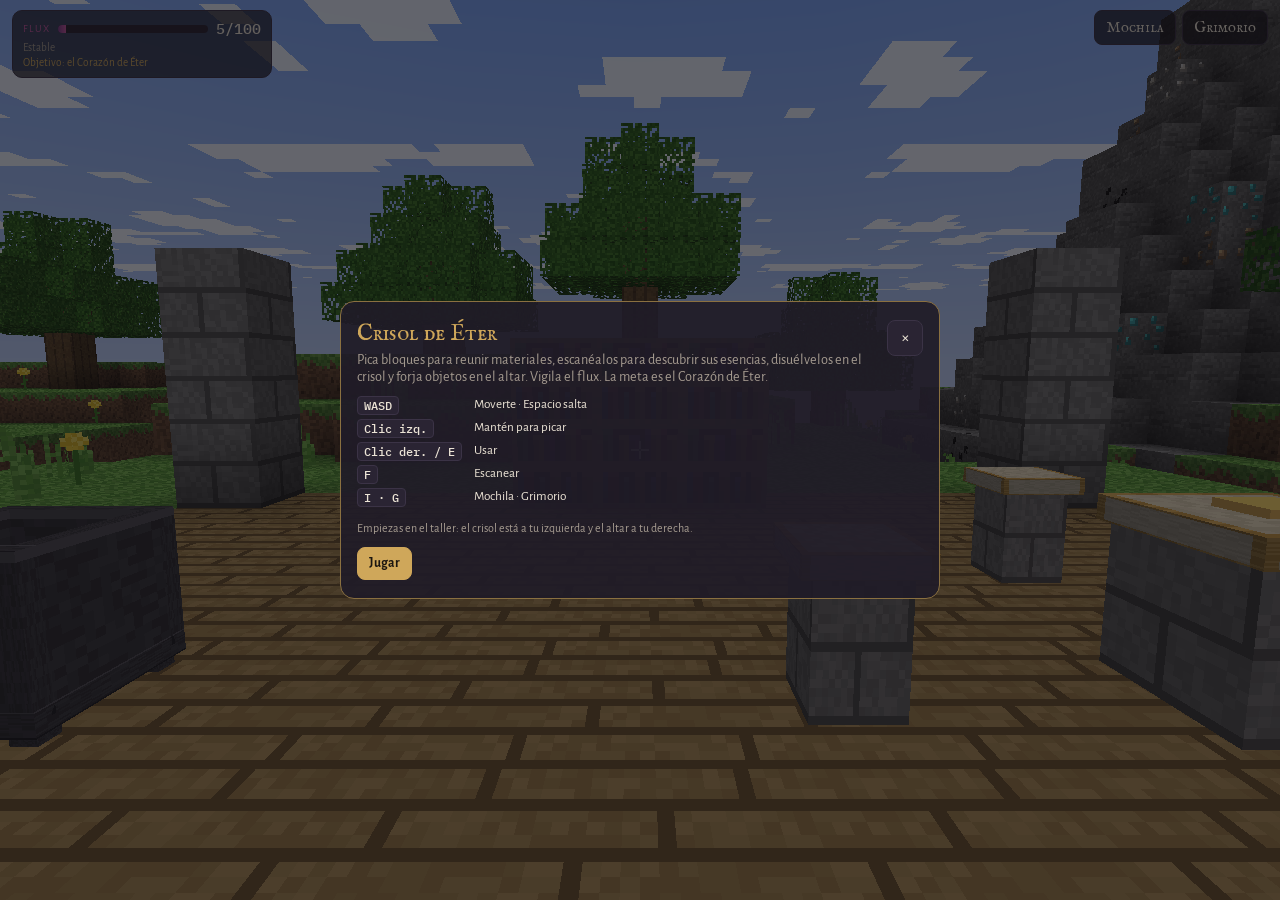
==== crisol-de-eter/index.html @ 9606637b "Crisol de Éter: funciona sin internet three.js r128 (del tag oficial) queda en js/vendor/ y las cuat" ====
<!doctype html>
<html lang="es">
<head>
<meta charset="utf-8">
<meta name="viewport" content="width=device-width, initial-scale=1, viewport-fit=cover">
<title>Crisol de Éter 3D</title>
<link rel="stylesheet" href="css/style.css">
</head>
<body>

<canvas id="c" aria-label="Mundo del Crisol de Éter"></canvas>
<div class="hud topl">
  <div class="fluxrow"><span class="lbl">Flux</span><div class="bar"><i id="fluxbar"></i></div><span id="fluxval" class="mono"></span></div>
  <div class="fstate" id="fstate"></div>
  <div class="goal" id="goal"></div>
</div>
<div class="hud topr"><button class="hbtn" data-open="mochila">Mochila</button><button class="hbtn" data-open="grimorio">Grimorio</button></div>
<div class="hud cross"></div>
<div class="hud tgt"><b id="tgtName"></b><span id="tgtHint"></span><div class="mine" id="mineWrap" hidden><i id="mineBar"></i></div></div>
<div class="hud hotbar" id="hotbar"></div>
<div class="hud picks" id="picks"></div>
<div class="hud lockhint" id="lockhint" hidden>Haz clic en el mundo para seguir jugando</div>
<div class="hud joy" id="joy"><div class="knob" id="knob"></div></div>
<div class="hud btns">
  <button class="tb" id="bScan">Escanear</button><button class="tb" id="bUse">Usar</button>
  <button class="tb" id="bJump">Saltar</button><button class="tb big" id="bMine">Picar</button>
</div>
<div class="flash" id="flash"></div>
<div class="ov" id="panel" hidden><div class="pin"><button class="x" data-act="closep" aria-label="Cerrar">×</button><div id="pbody"></div></div></div>

<script src="js/vendor/three.min.js"></script>
<script src="js/data.js"></script>
<script src="js/state.js"></script>
<script src="js/textures.js"></script>
<script src="js/world.js"></script>
<script src="js/render.js"></script>
<script src="js/player.js"></script>
<script src="js/ui.js"></script>
<script src="js/main.js"></script>
</body>
</html>
---- crisol-de-eter/css/style.css ----
/* Layout: mundo de bloques a pantalla completa; HUD fijo en las esquinas; paneles modales para mochila, crisol, altar y grimorio */
/* Tipografías locales (fonts/, licencia OFL), recortadas a caracteres latinos: el juego no necesita internet */
@font-face{font-family:"IM Fell English SC";src:url("../fonts/im-fell-english-sc.woff") format("woff");font-weight:400;font-style:normal;font-display:swap}
@font-face{font-family:"Alegreya Sans";src:url("../fonts/alegreya-sans-400.woff") format("woff");font-weight:400;font-style:normal;font-display:swap}
@font-face{font-family:"Alegreya Sans";src:url("../fonts/alegreya-sans-500.woff") format("woff");font-weight:500;font-style:normal;font-display:swap}
@font-face{font-family:"Alegreya Sans";src:url("../fonts/alegreya-sans-700.woff") format("woff");font-weight:700;font-style:normal;font-display:swap}
@font-face{font-family:"Pixelify Sans";src:url("../fonts/pixelify-sans.woff") format("woff");font-weight:400 700;font-style:normal;font-display:swap}
@font-face{font-family:"IBM Plex Mono";src:url("../fonts/ibm-plex-mono-500.woff") format("woff");font-weight:500;font-style:normal;font-display:swap}
:root{
  --bg:#17141c; --panel:#211c28ee; --panel2:#2a2433; --line:#3b3346;
  --fg:#ece4d6; --muted:#a59b90; --brass:#cfa75a; --brass-dim:#8a7040;
  --flux:#c4579f; --good:#7fbf5a; --warn:#e0a03c; --bad:#d9534f;
  --f-display:"IM Fell English SC", Georgia, "Times New Roman", serif;
  --f-body:"Alegreya Sans", system-ui, -apple-system, "Segoe UI", sans-serif;
  --f-pixel:"Pixelify Sans", ui-monospace, monospace;
  --f-mono:"IBM Plex Mono", ui-monospace, Menlo, Consolas, monospace;
  color-scheme:dark;
}
*{box-sizing:border-box}
[hidden]{display:none!important}
html,body{height:100%;margin:0;overflow:hidden;background:var(--bg);color:var(--fg);font-family:var(--f-body);font-size:15px;-webkit-user-select:none;user-select:none;-webkit-touch-callout:none}
canvas#c{position:fixed;inset:0;width:100%;height:100%;display:block;touch-action:none}
button{font:inherit;color:inherit;cursor:pointer}
button:focus-visible{outline:2px solid var(--brass);outline-offset:2px}
button:disabled{opacity:.45;cursor:not-allowed}
.mono{font-family:var(--f-mono);font-variant-numeric:tabular-nums}
h2,h3{font-family:var(--f-display);font-weight:400;margin:0}
h3{color:var(--brass);font-size:1.1rem}

.hud{position:fixed;z-index:3;pointer-events:none}
.hud button,.hud.joy{pointer-events:auto}
.topl{top:calc(10px + env(safe-area-inset-top,0px));left:calc(12px + env(safe-area-inset-left,0px));width:min(260px,52vw);background:#17141cb3;border:1px solid var(--line);border-radius:10px;padding:8px 10px}
.fluxrow{display:grid;grid-template-columns:auto 1fr auto;gap:8px;align-items:center}
.lbl{font-size:.7rem;text-transform:uppercase;letter-spacing:.12em;color:var(--flux)}
.bar{position:relative;height:8px;border-radius:4px;background:var(--panel2);overflow:hidden}
.bar>i{position:absolute;inset:0 auto 0 0;background:linear-gradient(90deg,#7d3d8a,var(--flux));transition:width .4s}
.fstate{font-size:.75rem;color:var(--muted);margin-top:3px}
.goal{font-size:.75rem;color:var(--brass);margin-top:2px}
.topr{top:calc(10px + env(safe-area-inset-top,0px));right:calc(12px + env(safe-area-inset-right,0px));display:flex;gap:6px}
.hbtn{background:#17141cc0;border:1px solid var(--line);border-radius:8px;padding:7px 11px;font-family:var(--f-display);font-size:1rem}
.cross{left:50%;top:50%;width:18px;height:18px;margin:-9px 0 0 -9px}
.cross::before,.cross::after{content:"";position:absolute;background:#fffd;mix-blend-mode:difference}
.cross::before{left:8px;top:0;width:2px;height:18px}.cross::after{top:8px;left:0;height:2px;width:18px}
.tgt{left:50%;top:calc(50% + 20px);transform:translateX(-50%);text-align:center;text-shadow:0 1px 3px #000}
.tgt b{display:block;font-family:var(--f-pixel);font-weight:500;font-size:1rem;text-shadow:2px 2px 0 #3f3f3f}
.tgt span{font-size:.78rem;color:#ddd}
.mine{width:90px;height:5px;margin:5px auto 0;background:#0008;border-radius:3px;overflow:hidden}
.mine i{display:block;height:100%;width:0;background:var(--brass)}
.hotbar{left:50%;bottom:calc(14px + env(safe-area-inset-bottom,0px));transform:translateX(-50%);display:flex;gap:4px;max-width:calc(100% - 24px)}
.slot{width:46px;height:46px;background:#0000007a;border:3px solid;border-color:#ffffff38 #00000070 #00000070 #ffffff38;position:relative;display:grid;place-items:center;box-shadow:0 0 0 1px #000a}
.slot .ic{width:36px;height:36px;border:0;background:none;padding:0}
.slot .n{position:absolute;right:2px;bottom:0;font-family:var(--f-pixel);font-size:.85rem;color:#fff;text-shadow:2px 2px 0 #3f3f3f}
.ic{display:inline-block;width:36px;height:36px;flex:none;image-rendering:pixelated;image-rendering:crisp-edges;background:#17141c;border:1px solid var(--line);border-radius:6px;padding:2px;vertical-align:middle}
.ic.sm{width:22px;height:22px;padding:0;border:0;background:none}
.ic.lg{width:52px;height:52px;padding:3px;border-color:var(--brass-dim)}
.scard{position:fixed;z-index:12;left:50%;top:calc(50% + 62px);transform:translateX(-50%);width:min(360px,calc(100% - 32px));max-height:calc(50% - 80px);overflow:auto;background:#17141cf0;border:1px solid var(--brass-dim);border-radius:12px;padding:10px 12px;display:flex;flex-direction:column;gap:8px;animation:pop .2s ease-out}
.scard .sh{font-family:var(--f-display);color:var(--brass);font-size:1.05rem}
.srow{display:grid;grid-template-columns:auto minmax(0,1fr);gap:10px;align-items:center}
.srow b{font-weight:500}
.srow .tag{margin-left:6px;font-size:.7rem;text-transform:uppercase;letter-spacing:.08em;color:var(--muted)}
.srow .tag.new{color:var(--good)}
.chip.nw{border-color:var(--good);box-shadow:0 0 0 1px #7fbf5a55}
.snew{font-size:.82rem;color:var(--good);display:flex;flex-wrap:wrap;gap:4px 10px;align-items:center}
.snew span{display:inline-flex;gap:4px;align-items:center}
.pk img{vertical-align:middle}
@keyframes pop{from{transform:translateX(-50%) scale(.94);opacity:0}}
.picks{left:50%;top:calc(64px + env(safe-area-inset-top,0px));transform:translateX(-50%);display:flex;flex-direction:column;gap:4px;align-items:center}
.pk{background:#17141cd0;border:1px solid var(--line);border-radius:6px;padding:4px 10px;font-size:.85rem;animation:fade 2.6s forwards}
.pk.f{border-color:var(--flux);color:#f0b6dc}.pk.g{border-color:#4d7a38;color:#c6e8b2}
@keyframes fade{0%,75%{opacity:1}100%{opacity:0}}
.lockhint{left:50%;bottom:calc(76px + env(safe-area-inset-bottom,0px));transform:translateX(-50%);background:#17141cd0;border:1px solid var(--brass-dim);border-radius:8px;padding:6px 12px;font-size:.85rem}

/* táctil */
.joy{left:calc(20px + env(safe-area-inset-left,0px));bottom:calc(24px + env(safe-area-inset-bottom,0px));width:120px;height:120px;border-radius:50%;background:#ffffff14;border:1px solid #ffffff30;touch-action:none}
.knob{position:absolute;left:50%;top:50%;width:50px;height:50px;margin:-25px 0 0 -25px;border-radius:50%;background:#ffffff40;border:1px solid #fff6}
.btns{right:calc(16px + env(safe-area-inset-right,0px));bottom:calc(20px + env(safe-area-inset-bottom,0px));display:grid;grid-template-columns:repeat(2,64px);gap:10px}
.tb{width:64px;height:64px;border-radius:50%;background:#17141cb0;border:1px solid #ffffff40;font-size:.8rem;touch-action:none}
.tb.big{background:#cfa75acc;color:#1b1610;font-weight:700;border-color:var(--brass)}
.tb.on{background:#fff4}
body:not(.touch) .joy,body:not(.touch) .btns{display:none}
body.touch .hotbar{bottom:auto;top:calc(10px + env(safe-area-inset-top,0px));left:auto;right:calc(12px + env(safe-area-inset-right,0px));transform:none;margin-top:44px;flex-direction:column}
body.touch .hotbar .slot{width:40px;height:40px}
body.touch .lockhint{display:none}

/* paneles */
.ov{position:fixed;inset:0;z-index:10;background:#0b090d99;display:grid;place-items:center;padding:calc(12px + env(safe-area-inset-top,0px)) max(12px,env(safe-area-inset-right,0px)) calc(12px + env(safe-area-inset-bottom,0px)) max(12px,env(safe-area-inset-left,0px))}
.pin{position:relative;width:min(600px,100%);max-height:100%;overflow:auto;background:var(--panel);border:1px solid var(--brass-dim);border-radius:14px;padding:18px 16px;-webkit-user-select:text;user-select:text}
.pin .x{position:sticky;top:0;float:right;background:var(--panel2);border:1px solid var(--line);border-radius:8px;width:36px;height:36px;font-size:1.2rem;z-index:1}
.pin h2{font-size:1.5rem;color:var(--brass);margin-bottom:4px}
.hint{font-size:.85rem;color:var(--muted);margin:0 0 10px}
.chips{display:flex;flex-wrap:wrap;gap:5px;margin:6px 0}
.chip{display:inline-flex;align-items:center;gap:4px;padding:2px 8px 2px 4px;border-radius:999px;background:var(--panel2);border:1px solid var(--line);font-size:.82rem}
.chip b{font-family:var(--f-mono);font-weight:500}
.chip.short{border-color:var(--bad)}.chip.unk{color:var(--muted)}
.sig{flex:none;display:block}
.btn{background:var(--panel2);border:1px solid var(--line);border-radius:8px;padding:7px 11px;font-size:.9rem}
.btn.pri{background:var(--brass);border-color:var(--brass);color:#1b1610;font-weight:700}
.rows{display:flex;flex-direction:column;gap:8px}
.row{display:grid;grid-template-columns:auto minmax(0,1fr);gap:10px;background:#17141c99;border:1px solid var(--line);border-radius:10px;padding:10px}
.row .nm{font-weight:500}
.row .acts{display:flex;flex-wrap:wrap;gap:6px;margin-top:6px}
.note{font-size:.8rem;color:var(--muted);margin:4px 0 0}
.cauldron{display:flex;gap:14px;align-items:center;margin:8px 0 14px}
.pot{width:70px;height:70px;border-radius:50% 50% 44% 44%;border:3px solid var(--brass-dim);background:#120f16;position:relative;overflow:hidden;flex:none}
.pot i{position:absolute;left:0;right:0;bottom:0}
.rcard{background:#17141c99;border:1px solid var(--line);border-radius:12px;padding:12px;margin-bottom:10px}
.rcard.final{border-color:var(--brass-dim)}
.req{display:flex;flex-wrap:wrap;gap:5px;margin:6px 0}
.req .it{font-size:.8rem;padding:2px 8px;border-radius:6px;border:1px solid var(--line)}
.req .it.ok{border-color:#4d7a38;color:var(--good)}.req .it.no{color:var(--muted)}
.inst{display:grid;grid-template-columns:auto 1fr auto;gap:8px;align-items:center;font-size:.8rem;margin:6px 0}
.inst .bar>i{background:linear-gradient(90deg,var(--warn),var(--bad))}
.egrid{display:grid;grid-template-columns:repeat(auto-fill,minmax(140px,1fr));gap:6px;margin:8px 0 16px}
.ess{display:flex;gap:8px;align-items:center;background:#17141c99;border:1px solid var(--line);border-radius:8px;padding:6px 8px}
.ess div{min-width:0}.ess strong{display:block;font-weight:500;font-size:.9rem}.ess small{color:var(--muted);font-size:.74rem}
.ess.unk{opacity:.5}
ul.rules{margin:6px 0 16px;padding-left:18px;font-size:.88rem;color:var(--muted);display:flex;flex-direction:column;gap:3px}
.keys{display:grid;grid-template-columns:auto 1fr;gap:4px 12px;font-size:.88rem;margin:8px 0 14px}
.keys kbd{font-family:var(--f-mono);font-size:.78rem;background:var(--panel2);border:1px solid var(--line);border-radius:4px;padding:1px 6px;justify-self:start}
.flash{position:fixed;inset:0;z-index:4;pointer-events:none;background:#c4579f;opacity:0;transition:opacity .6s}
.err{position:fixed;inset:0;display:grid;place-items:center;padding:24px;text-align:center}
@media (prefers-reduced-motion:reduce){.pk{animation:none}.bar>i{transition:none}}
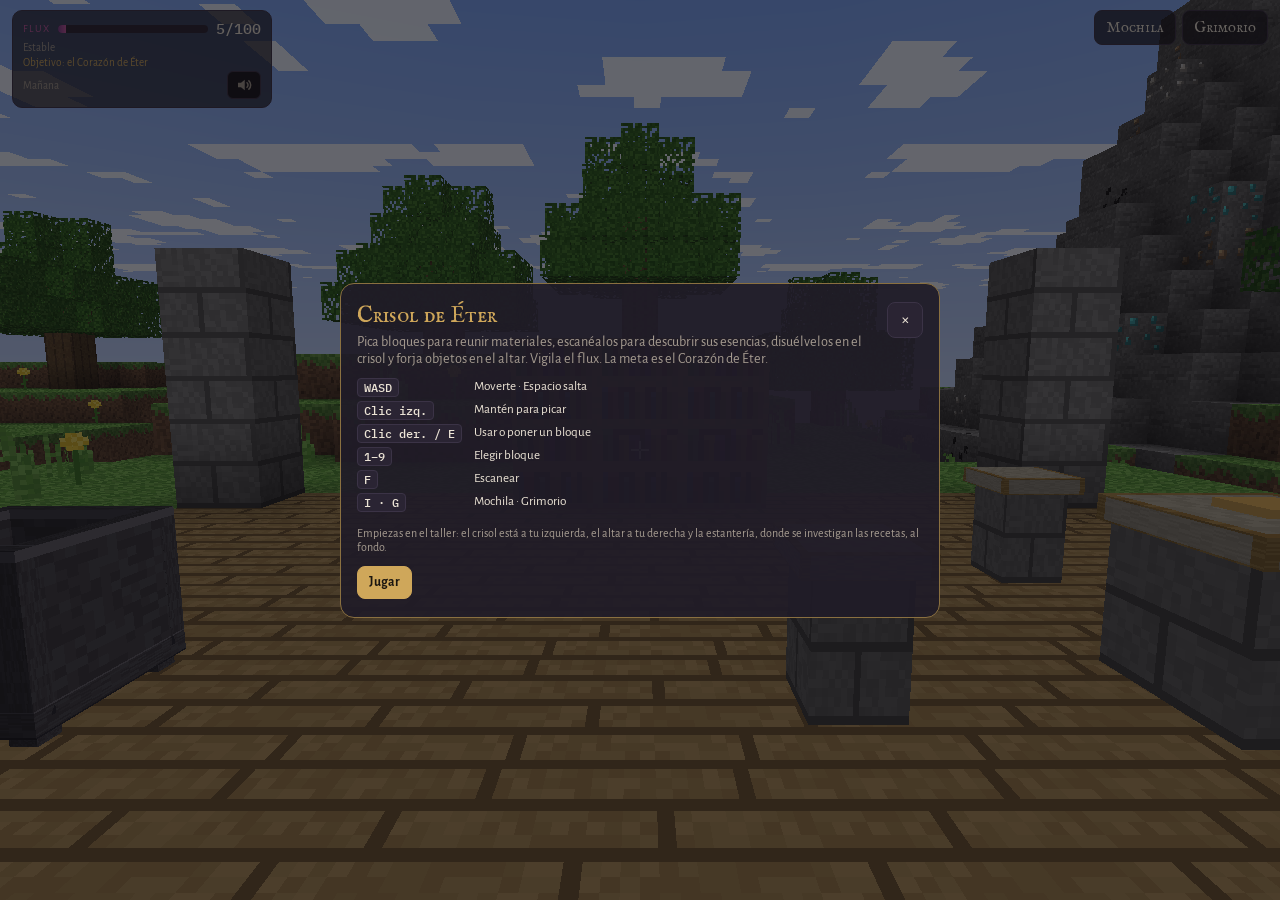
==== commit a328ca10: "Crisol de Éter: colocar bloques, sonido, día y noche e investigación - Construir: al picar tierra, r" ====
--- a/crisol-de-eter/index.html
+++ b/crisol-de-eter/index.html
@@ -13,6 +13,7 @@
   <div class="fluxrow"><span class="lbl">Flux</span><div class="bar"><i id="fluxbar"></i></div><span id="fluxval" class="mono"></span></div>
   <div class="fstate" id="fstate"></div>
   <div class="goal" id="goal"></div>
+  <div class="clockrow"><span class="clock" id="clock"></span><button class="snd" id="mute" title="Sonido (M)"></button></div>
 </div>
 <div class="hud topr"><button class="hbtn" data-open="mochila">Mochila</button><button class="hbtn" data-open="grimorio">Grimorio</button></div>
 <div class="hud cross"></div>
@@ -31,6 +32,7 @@
 <script src="js/vendor/three.min.js"></script>
 <script src="js/data.js"></script>
 <script src="js/state.js"></script>
+<script src="js/audio.js"></script>
 <script src="js/textures.js"></script>
 <script src="js/world.js"></script>
 <script src="js/render.js"></script>
--- a/crisol-de-eter/css/style.css
+++ b/crisol-de-eter/css/style.css
@@ -29,13 +29,16 @@
 
 .hud{position:fixed;z-index:3;pointer-events:none}
 .hud button,.hud.joy{pointer-events:auto}
-.topl{top:calc(10px + env(safe-area-inset-top,0px));left:calc(12px + env(safe-area-inset-left,0px));width:min(260px,52vw);background:#17141cb3;border:1px solid var(--line);border-radius:10px;padding:8px 10px}
+.topl{top:calc(10px + env(safe-area-inset-top,0px));left:calc(12px + env(safe-area-inset-left,0px));width:clamp(150px,calc(100vw - 230px),260px);background:#17141cb3;border:1px solid var(--line);border-radius:10px;padding:8px 10px}
 .fluxrow{display:grid;grid-template-columns:auto 1fr auto;gap:8px;align-items:center}
 .lbl{font-size:.7rem;text-transform:uppercase;letter-spacing:.12em;color:var(--flux)}
 .bar{position:relative;height:8px;border-radius:4px;background:var(--panel2);overflow:hidden}
 .bar>i{position:absolute;inset:0 auto 0 0;background:linear-gradient(90deg,#7d3d8a,var(--flux));transition:width .4s}
 .fstate{font-size:.75rem;color:var(--muted);margin-top:3px}
 .goal{font-size:.75rem;color:var(--brass);margin-top:2px}
+.clockrow{display:flex;align-items:center;justify-content:space-between;gap:8px;margin-top:2px}
+.clock{font-size:.75rem;color:var(--muted)}
+.snd{background:#17141c;border:1px solid var(--line);border-radius:6px;width:34px;height:28px;display:grid;place-items:center;padding:0;color:var(--muted)}
 .topr{top:calc(10px + env(safe-area-inset-top,0px));right:calc(12px + env(safe-area-inset-right,0px));display:flex;gap:6px}
 .hbtn{background:#17141cc0;border:1px solid var(--line);border-radius:8px;padding:7px 11px;font-family:var(--f-display);font-size:1rem}
 .cross{left:50%;top:50%;width:18px;height:18px;margin:-9px 0 0 -9px}
@@ -49,6 +52,10 @@
 .hotbar{left:50%;bottom:calc(14px + env(safe-area-inset-bottom,0px));transform:translateX(-50%);display:flex;gap:4px;max-width:calc(100% - 24px)}
 .slot{width:46px;height:46px;background:#0000007a;border:3px solid;border-color:#ffffff38 #00000070 #00000070 #ffffff38;position:relative;display:grid;place-items:center;box-shadow:0 0 0 1px #000a}
 .slot .ic{width:36px;height:36px;border:0;background:none;padding:0}
+.slot.bl{padding:0;font:inherit;color:inherit;cursor:pointer}
+.slot.bl .ic{width:34px;height:34px}
+.slot.sel{border-color:#fff;box-shadow:0 0 0 2px #fff,0 0 0 4px #000a}
+.hotbar .sep{width:8px;flex:none}
 .slot .n{position:absolute;right:2px;bottom:0;font-family:var(--f-pixel);font-size:.85rem;color:#fff;text-shadow:2px 2px 0 #3f3f3f}
 .ic{display:inline-block;width:36px;height:36px;flex:none;image-rendering:pixelated;image-rendering:crisp-edges;background:#17141c;border:1px solid var(--line);border-radius:6px;padding:2px;vertical-align:middle}
 .ic.sm{width:22px;height:22px;padding:0;border:0;background:none}
@@ -80,6 +87,7 @@
 body:not(.touch) .joy,body:not(.touch) .btns{display:none}
 body.touch .hotbar{bottom:auto;top:calc(10px + env(safe-area-inset-top,0px));left:auto;right:calc(12px + env(safe-area-inset-right,0px));transform:none;margin-top:44px;flex-direction:column}
 body.touch .hotbar .slot{width:40px;height:40px}
+body.touch .hotbar .sep{width:auto;height:8px}
 body.touch .lockhint{display:none}
 
 /* paneles */
@@ -110,6 +118,19 @@
 .req .it.ok{border-color:#4d7a38;color:var(--good)}.req .it.no{color:var(--muted)}
 .inst{display:grid;grid-template-columns:auto 1fr auto;gap:8px;align-items:center;font-size:.8rem;margin:6px 0}
 .inst .bar>i{background:linear-gradient(90deg,var(--warn),var(--bad))}
+/* investigación: secuencias como filas de casillas; el color y el borde dicen el resultado */
+.rgrid{display:flex;flex-direction:column;gap:5px;margin:10px 0}
+.rrow{display:flex;gap:5px}
+.rc{width:40px;height:40px;display:grid;place-items:center;border-radius:8px;border:1px solid var(--line);background:#120f16}
+.rrow.cur .rc{border-style:dashed;border-color:var(--brass-dim)}
+.rrow.off .rc{opacity:.35}
+.rc.f2,.fbk.f2{background:#2f4a24;border:2px solid var(--good)}
+.rc.f1,.fbk.f1{background:#4a3a18;border:2px dashed var(--warn)}
+.rc.f0,.fbk.f0{background:#1c1921;border-color:#2c2733}
+.rc.f0 .sig{opacity:.5}
+.fbk{padding:0 5px;border-radius:4px;border:1px solid;color:var(--fg)}
+.pal{display:flex;flex-wrap:wrap;gap:6px;margin:6px 0}
+.pal .btn{display:inline-flex;align-items:center;gap:5px}
 .egrid{display:grid;grid-template-columns:repeat(auto-fill,minmax(140px,1fr));gap:6px;margin:8px 0 16px}
 .ess{display:flex;gap:8px;align-items:center;background:#17141c99;border:1px solid var(--line);border-radius:8px;padding:6px 8px}
 .ess div{min-width:0}.ess strong{display:block;font-weight:500;font-size:.9rem}.ess small{color:var(--muted);font-size:.74rem}
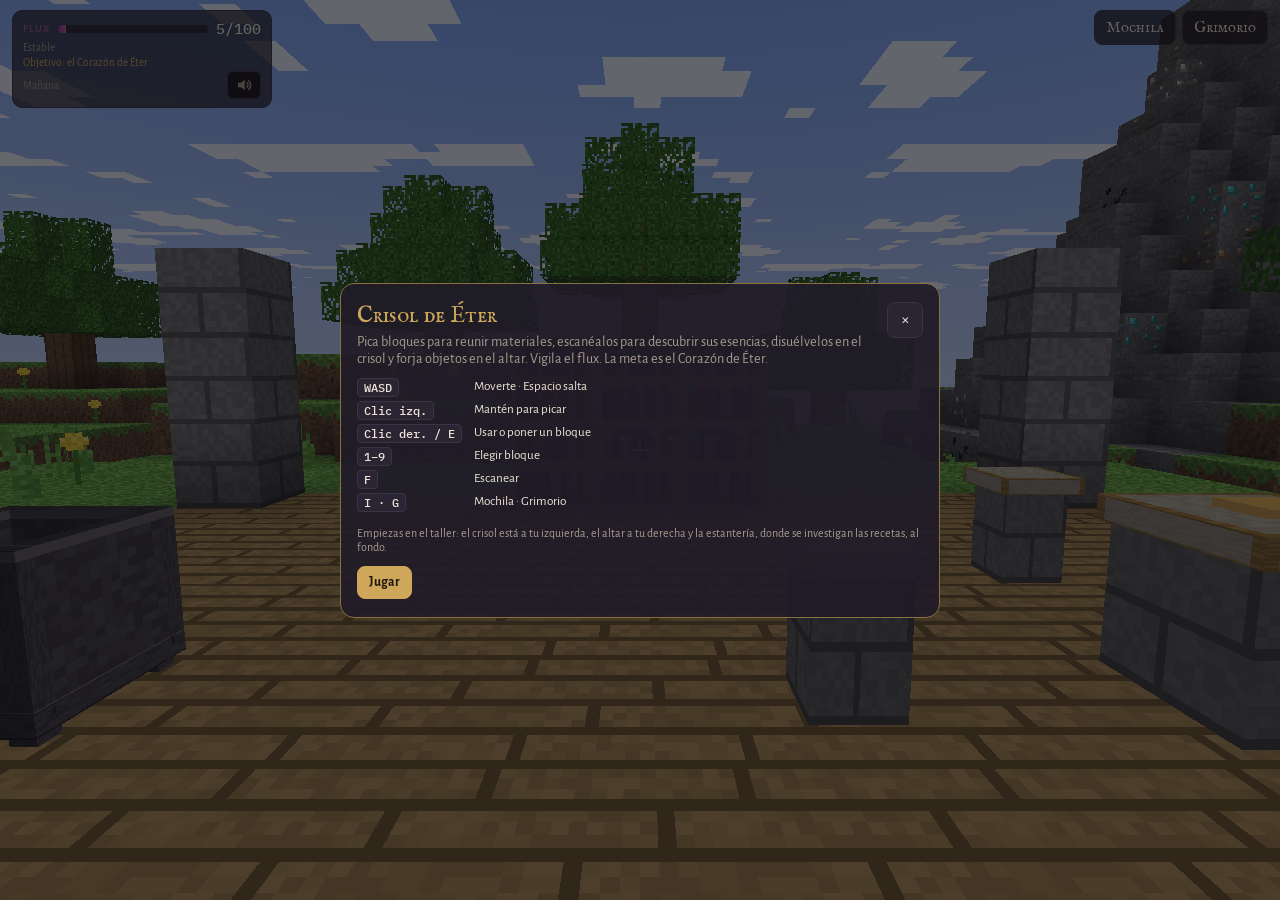
==== commit fe2347c0: "Crisol de Éter: partida en equipo en la misma Wi-Fi - tools/servidor.py: servidor con la biblioteca " ====
--- a/crisol-de-eter/index.html
+++ b/crisol-de-eter/index.html
@@ -13,6 +13,7 @@
   <div class="fluxrow"><span class="lbl">Flux</span><div class="bar"><i id="fluxbar"></i></div><span id="fluxval" class="mono"></span></div>
   <div class="fstate" id="fstate"></div>
   <div class="goal" id="goal"></div>
+  <button class="team" id="team" data-open="equipo" hidden></button>
   <div class="clockrow"><span class="clock" id="clock"></span><button class="snd" id="mute" title="Sonido (M)"></button></div>
 </div>
 <div class="hud topr"><button class="hbtn" data-open="mochila">Mochila</button><button class="hbtn" data-open="grimorio">Grimorio</button></div>
@@ -38,6 +39,8 @@
 <script src="js/render.js"></script>
 <script src="js/player.js"></script>
 <script src="js/ui.js"></script>
+<script src="js/equipo.js"></script>
+<script src="js/net.js"></script>
 <script src="js/main.js"></script>
 </body>
 </html>
--- a/crisol-de-eter/css/style.css
+++ b/crisol-de-eter/css/style.css
@@ -36,6 +36,15 @@
 .bar>i{position:absolute;inset:0 auto 0 0;background:linear-gradient(90deg,#7d3d8a,var(--flux));transition:width .4s}
 .fstate{font-size:.75rem;color:var(--muted);margin-top:3px}
 .goal{font-size:.75rem;color:var(--brass);margin-top:2px}
+.team{display:flex;flex-wrap:wrap;gap:2px 10px;margin-top:4px;padding:3px 0;background:none;border:0;border-top:1px solid var(--line);width:100%;text-align:left;font-size:.75rem;color:var(--fg)}
+.team span{display:inline-flex;align-items:center;gap:4px;max-width:100%;overflow:hidden;text-overflow:ellipsis;white-space:nowrap}
+.team i,.row.tm i{display:inline-block;width:9px;height:9px;border-radius:2px;flex:none}
+.team .off{color:var(--flux)}
+.row.tm{grid-template-columns:auto 1fr;align-items:center;padding:8px 10px}
+.row.tm i{width:14px;height:14px}
+.namerow{display:flex;gap:6px;margin:8px 0 14px}
+.namerow input{flex:1;min-width:0;font:inherit;color:var(--fg);background:var(--panel2);border:1px solid var(--line);border-radius:8px;padding:7px 10px}
+.namerow input:focus-visible{outline:2px solid var(--brass);outline-offset:1px}
 .clockrow{display:flex;align-items:center;justify-content:space-between;gap:8px;margin-top:2px}
 .clock{font-size:.75rem;color:var(--muted)}
 .snd{background:#17141c;border:1px solid var(--line);border-radius:6px;width:34px;height:28px;display:grid;place-items:center;padding:0;color:var(--muted)}
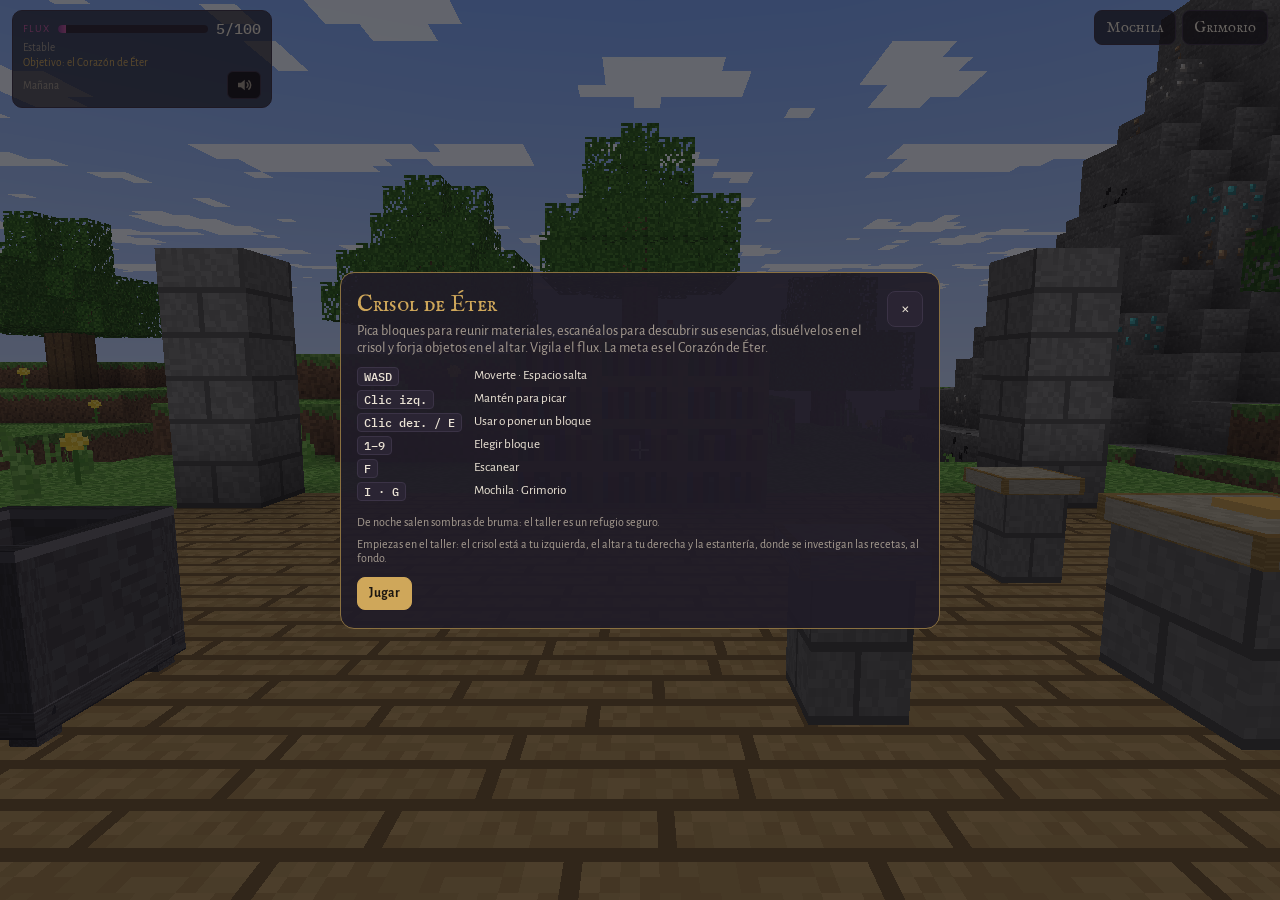
==== commit 35bac5a5: "Crisol de Éter: criaturas - Gallinas en los prados (plumas y semillas; huyen al golpearlas), polilla" ====
--- a/crisol-de-eter/index.html
+++ b/crisol-de-eter/index.html
@@ -41,6 +41,7 @@
 <script src="js/ui.js"></script>
 <script src="js/equipo.js"></script>
 <script src="js/net.js"></script>
+<script src="js/mobs.js"></script>
 <script src="js/main.js"></script>
 </body>
 </html>
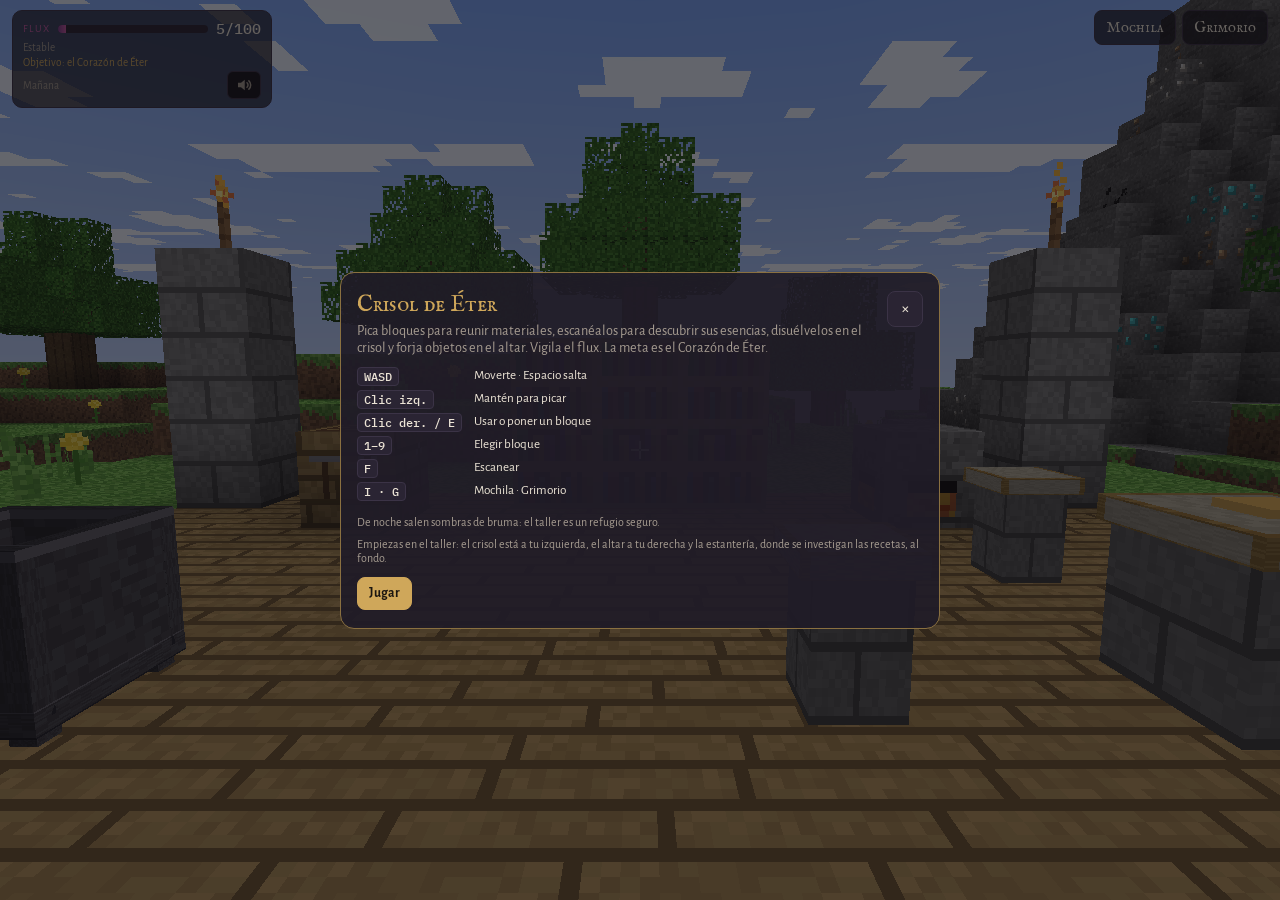
==== commit 90ed0c56: "Crisol de Éter: luz por celda, antorchas, cuevas y cristales - js/light.js: luz del cielo y de bloqu" ====
--- a/crisol-de-eter/index.html
+++ b/crisol-de-eter/index.html
@@ -36,6 +36,7 @@
 <script src="js/audio.js"></script>
 <script src="js/textures.js"></script>
 <script src="js/world.js"></script>
+<script src="js/light.js"></script>
 <script src="js/render.js"></script>
 <script src="js/player.js"></script>
 <script src="js/ui.js"></script>
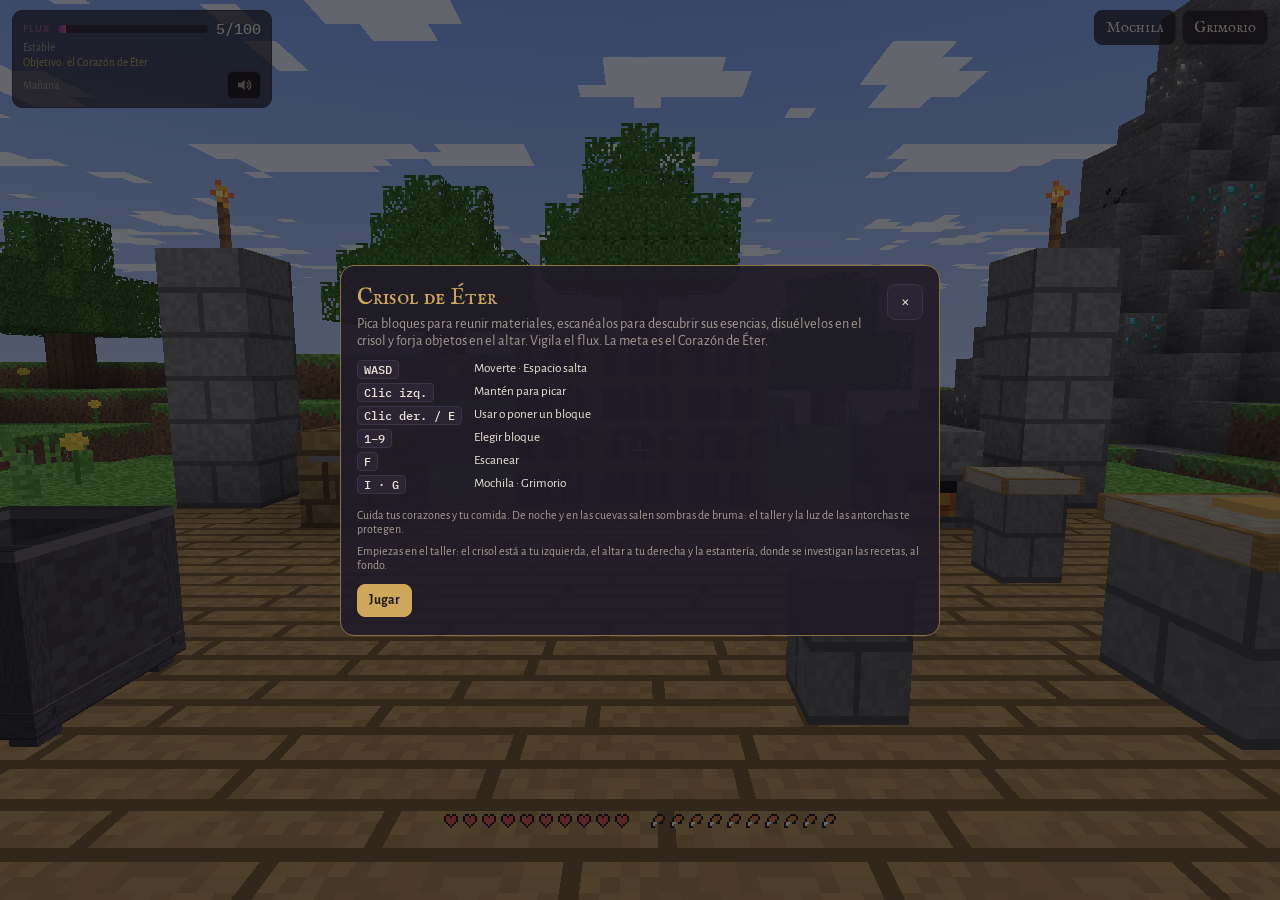
==== commit ca6863e3: "Crisol de Éter: supervivencia (vida, hambre, caídas, muerte) - 10 corazones y 10 de comida como Mine" ====
--- a/crisol-de-eter/index.html
+++ b/crisol-de-eter/index.html
@@ -19,6 +19,7 @@
 <div class="hud topr"><button class="hbtn" data-open="mochila">Mochila</button><button class="hbtn" data-open="grimorio">Grimorio</button></div>
 <div class="hud cross"></div>
 <div class="hud tgt"><b id="tgtName"></b><span id="tgtHint"></span><div class="mine" id="mineWrap" hidden><i id="mineBar"></i></div></div>
+<div class="hud vitals" id="vitals" role="button"></div>
 <div class="hud hotbar" id="hotbar"></div>
 <div class="hud picks" id="picks"></div>
 <div class="hud lockhint" id="lockhint" hidden>Haz clic en el mundo para seguir jugando</div>
--- a/crisol-de-eter/css/style.css
+++ b/crisol-de-eter/css/style.css
@@ -61,6 +61,15 @@
 .hotbar{left:50%;bottom:calc(14px + env(safe-area-inset-bottom,0px));transform:translateX(-50%);display:flex;gap:4px;max-width:calc(100% - 24px)}
 .slot{width:46px;height:46px;background:#0000007a;border:3px solid;border-color:#ffffff38 #00000070 #00000070 #ffffff38;position:relative;display:grid;place-items:center;box-shadow:0 0 0 1px #000a}
 .slot .ic{width:36px;height:36px;border:0;background:none;padding:0}
+/* corazones y comida, encima de la barra (en el celular, encima del joystick) */
+.vitals{left:50%;bottom:calc(70px + env(safe-area-inset-bottom,0px));transform:translateX(-50%);display:flex;gap:18px;pointer-events:auto;cursor:pointer}
+.vitals span{display:flex;gap:1px}.vitals .food{flex-direction:row-reverse}
+.vitals img{width:18px;height:18px;image-rendering:pixelated;image-rendering:crisp-edges}
+.vitals.low .hearts{animation:shakeh .5s infinite}
+@keyframes shakeh{0%,100%{transform:translateY(0)}50%{transform:translateY(-1px)}}
+body.touch .vitals{left:calc(16px + env(safe-area-inset-left,0px));bottom:calc(156px + env(safe-area-inset-bottom,0px));transform:none;flex-direction:column;gap:3px}
+body.touch .vitals .food{flex-direction:row}
+body.touch .vitals img{width:14px;height:14px}
 .slot.bl{padding:0;font:inherit;color:inherit;cursor:pointer}
 .slot.bl .ic{width:34px;height:34px}
 .slot.sel{border-color:#fff;box-shadow:0 0 0 2px #fff,0 0 0 4px #000a}
@@ -84,7 +93,7 @@
 .pk{background:#17141cd0;border:1px solid var(--line);border-radius:6px;padding:4px 10px;font-size:.85rem;animation:fade 2.6s forwards}
 .pk.f{border-color:var(--flux);color:#f0b6dc}.pk.g{border-color:#4d7a38;color:#c6e8b2}
 @keyframes fade{0%,75%{opacity:1}100%{opacity:0}}
-.lockhint{left:50%;bottom:calc(76px + env(safe-area-inset-bottom,0px));transform:translateX(-50%);background:#17141cd0;border:1px solid var(--brass-dim);border-radius:8px;padding:6px 12px;font-size:.85rem}
+.lockhint{left:50%;bottom:calc(100px + env(safe-area-inset-bottom,0px));transform:translateX(-50%);background:#17141cd0;border:1px solid var(--brass-dim);border-radius:8px;padding:6px 12px;font-size:.85rem}
 
 /* táctil */
 .joy{left:calc(20px + env(safe-area-inset-left,0px));bottom:calc(24px + env(safe-area-inset-bottom,0px));width:120px;height:120px;border-radius:50%;background:#ffffff14;border:1px solid #ffffff30;touch-action:none}
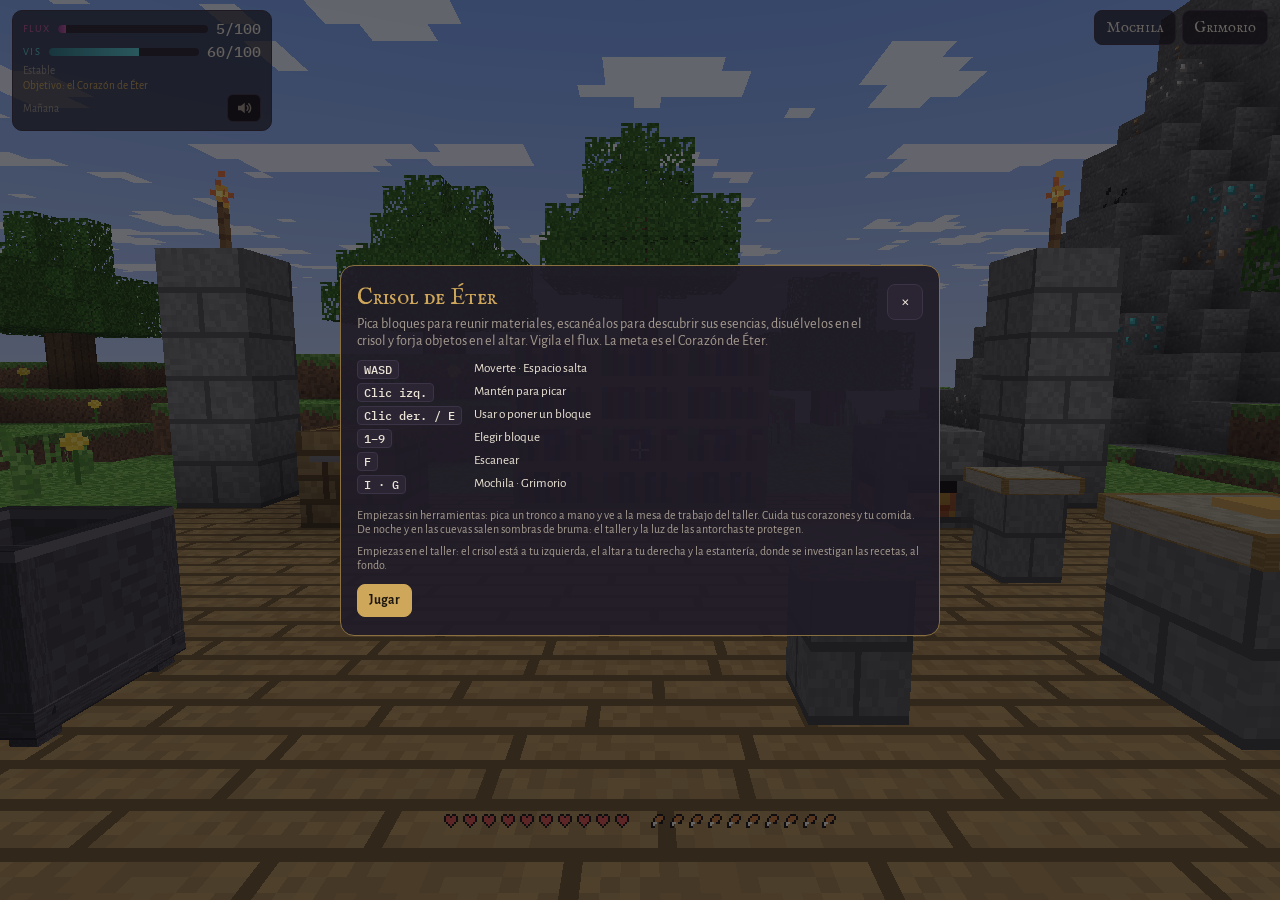
==== commit 1435dcc6: "Crisol de Éter: magia (aura, cristales, mesa arcana, varita, corrupción) - Aura de vis compartida (0" ====
--- a/crisol-de-eter/index.html
+++ b/crisol-de-eter/index.html
@@ -11,6 +11,7 @@
 <canvas id="c" aria-label="Mundo del Crisol de Éter"></canvas>
 <div class="hud topl">
   <div class="fluxrow"><span class="lbl">Flux</span><div class="bar"><i id="fluxbar"></i></div><span id="fluxval" class="mono"></span></div>
+  <div class="fluxrow visrow"><span class="lbl">Vis</span><div class="bar"><i id="visbar"></i></div><span id="visval" class="mono"></span></div>
   <div class="fstate" id="fstate"></div>
   <div class="goal" id="goal"></div>
   <button class="team" id="team" data-open="equipo" hidden></button>
@@ -18,15 +19,16 @@
 </div>
 <div class="hud topr"><button class="hbtn" data-open="mochila">Mochila</button><button class="hbtn" data-open="grimorio">Grimorio</button></div>
 <div class="hud cross"></div>
-<div class="hud tgt"><b id="tgtName"></b><span id="tgtHint"></span><div class="mine" id="mineWrap" hidden><i id="mineBar"></i></div></div>
+<div class="hud tgt"><b id="tgtName"></b><span id="tgtHint"></span><span id="tgtEss" class="tess"></span><div class="mine" id="mineWrap" hidden><i id="mineBar"></i></div></div>
 <div class="hud vitals" id="vitals" role="button"></div>
+<button class="hud focus" id="focus" hidden></button>
 <div class="hud hotbar" id="hotbar"></div>
 <div class="hud picks" id="picks"></div>
 <div class="hud lockhint" id="lockhint" hidden>Haz clic en el mundo para seguir jugando</div>
 <div class="hud joy" id="joy"><div class="knob" id="knob"></div></div>
 <div class="hud btns">
   <button class="tb" id="bScan">Escanear</button><button class="tb" id="bUse">Usar</button>
-  <button class="tb" id="bJump">Saltar</button><button class="tb big" id="bMine">Picar</button>
+  <button class="tb" id="bJump">Saltar</button><button class="tb big" id="bMine">Picar</button><button class="tb" id="bCast" hidden>Lanzar</button>
 </div>
 <div class="flash" id="flash"></div>
 <div class="ov" id="panel" hidden><div class="pin"><button class="x" data-act="closep" aria-label="Cerrar">×</button><div id="pbody"></div></div></div>
--- a/crisol-de-eter/css/style.css
+++ b/crisol-de-eter/css/style.css
@@ -34,6 +34,12 @@
 .lbl{font-size:.7rem;text-transform:uppercase;letter-spacing:.12em;color:var(--flux)}
 .bar{position:relative;height:8px;border-radius:4px;background:var(--panel2);overflow:hidden}
 .bar>i{position:absolute;inset:0 auto 0 0;background:linear-gradient(90deg,#7d3d8a,var(--flux));transition:width .4s}
+.visrow{margin-top:4px}.visrow .lbl{color:#59d0d6}.visrow .bar>i{background:linear-gradient(90deg,#2e7a8a,#59d0d6)}
+.chip.vis{color:#9fe8ee;border-color:#2e7a8a}
+.focus{left:50%;bottom:calc(98px + env(safe-area-inset-bottom,0px));transform:translateX(-50%);background:#17141cc0;border:1px solid #2e7a8a;border-radius:8px;padding:3px 10px;font-size:.78rem;display:flex;gap:6px;align-items:center;color:#cfeff2}
+.focus kbd{font-family:var(--f-mono);font-size:.7rem;background:var(--panel2);border:1px solid var(--line);border-radius:4px;padding:0 4px}
+body.touch .focus{left:calc(16px + env(safe-area-inset-left,0px));bottom:calc(206px + env(safe-area-inset-bottom,0px));transform:none}
+.tess{display:flex;gap:6px;justify-content:center;margin-top:3px;font-size:.75rem}.tess span{display:inline-flex;align-items:center;gap:2px}
 .fstate{font-size:.75rem;color:var(--muted);margin-top:3px}
 .goal{font-size:.75rem;color:var(--brass);margin-top:2px}
 .team{display:flex;flex-wrap:wrap;gap:2px 10px;margin-top:4px;padding:3px 0;background:none;border:0;border-top:1px solid var(--line);width:100%;text-align:left;font-size:.75rem;color:var(--fg)}
@@ -93,7 +99,7 @@
 .pk{background:#17141cd0;border:1px solid var(--line);border-radius:6px;padding:4px 10px;font-size:.85rem;animation:fade 2.6s forwards}
 .pk.f{border-color:var(--flux);color:#f0b6dc}.pk.g{border-color:#4d7a38;color:#c6e8b2}
 @keyframes fade{0%,75%{opacity:1}100%{opacity:0}}
-.lockhint{left:50%;bottom:calc(100px + env(safe-area-inset-bottom,0px));transform:translateX(-50%);background:#17141cd0;border:1px solid var(--brass-dim);border-radius:8px;padding:6px 12px;font-size:.85rem}
+.lockhint{left:50%;bottom:calc(128px + env(safe-area-inset-bottom,0px));transform:translateX(-50%);background:#17141cd0;border:1px solid var(--brass-dim);border-radius:8px;padding:6px 12px;font-size:.85rem}
 
 /* táctil */
 .joy{left:calc(20px + env(safe-area-inset-left,0px));bottom:calc(24px + env(safe-area-inset-bottom,0px));width:120px;height:120px;border-radius:50%;background:#ffffff14;border:1px solid #ffffff30;touch-action:none}
@@ -124,6 +130,7 @@
 .rows{display:flex;flex-direction:column;gap:8px}
 .row{display:grid;grid-template-columns:auto minmax(0,1fr);gap:10px;background:#17141c99;border:1px solid var(--line);border-radius:10px;padding:10px}
 .row .nm{font-weight:500}
+.row.dim>.ic{opacity:.55}
 .row .acts{display:flex;flex-wrap:wrap;gap:6px;margin-top:6px}
 .note{font-size:.8rem;color:var(--muted);margin:4px 0 0}
 .cauldron{display:flex;gap:14px;align-items:center;margin:8px 0 14px}
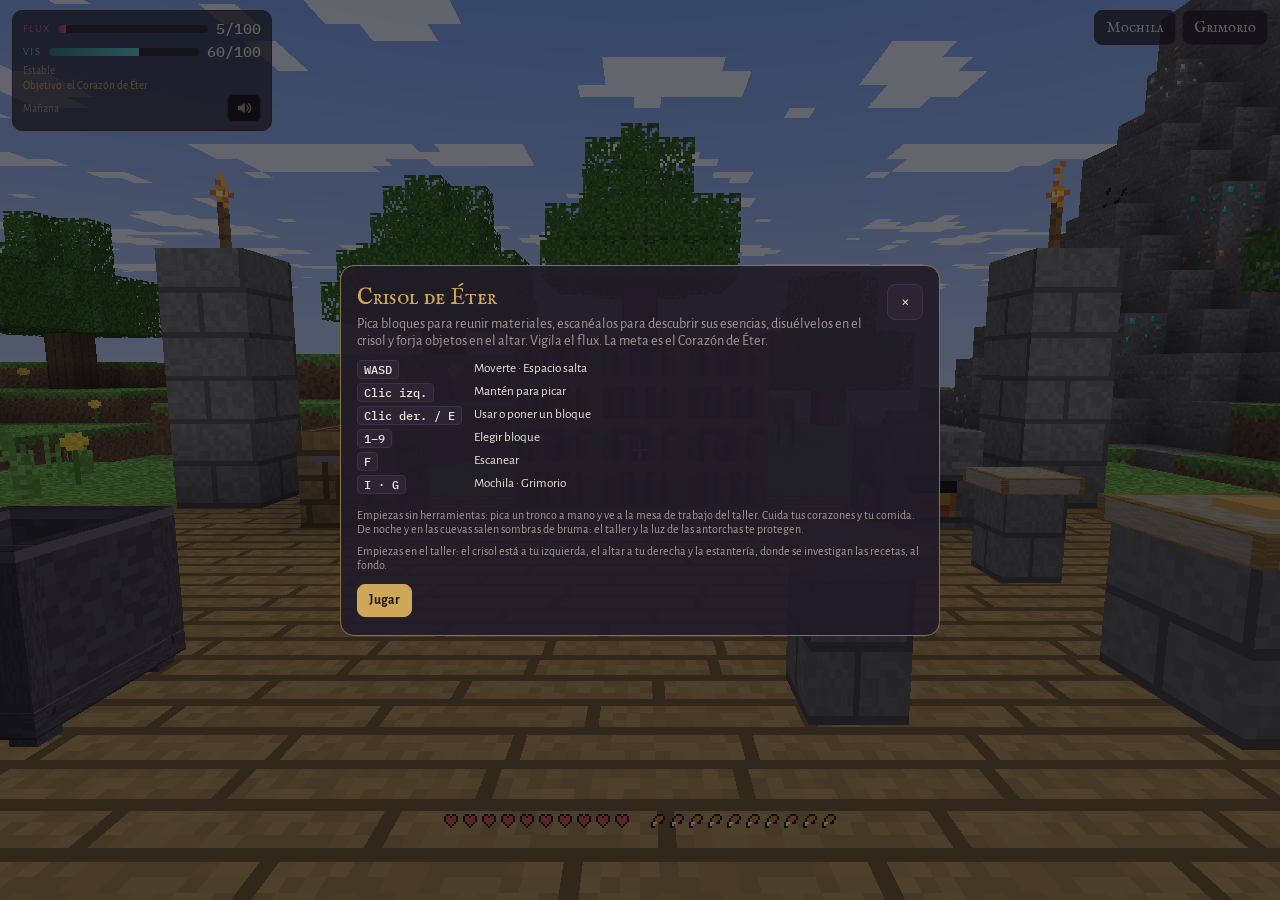
==== commit 334d5cf9: "Crisol de Éter: mini jefe, la Mascota de Claude - Cuerpo naranja ancho, ojos negros verticales que p" ====
--- a/crisol-de-eter/index.html
+++ b/crisol-de-eter/index.html
@@ -23,6 +23,7 @@
 <div class="hud vitals" id="vitals" role="button"></div>
 <button class="hud focus" id="focus" hidden></button>
 <div class="hud hotbar" id="hotbar"></div>
+<div class="hud bossbar" id="bossbar" hidden></div>
 <div class="hud picks" id="picks"></div>
 <div class="hud lockhint" id="lockhint" hidden>Haz clic en el mundo para seguir jugando</div>
 <div class="hud joy" id="joy"><div class="knob" id="knob"></div></div>
--- a/crisol-de-eter/css/style.css
+++ b/crisol-de-eter/css/style.css
@@ -34,6 +34,10 @@
 .lbl{font-size:.7rem;text-transform:uppercase;letter-spacing:.12em;color:var(--flux)}
 .bar{position:relative;height:8px;border-radius:4px;background:var(--panel2);overflow:hidden}
 .bar>i{position:absolute;inset:0 auto 0 0;background:linear-gradient(90deg,#7d3d8a,var(--flux));transition:width .4s}
+.bossbar{left:50%;top:calc(10px + env(safe-area-inset-top,0px));transform:translateX(-50%);width:min(360px,46vw);text-align:center;text-shadow:0 1px 3px #000}
+.bossbar b{display:block;font-family:var(--f-pixel);font-weight:500;font-size:.95rem;color:#ffd0a8;margin-bottom:3px}
+.bossbar .bar{height:9px;border:1px solid #000a}.bossbar .bar>i{background:linear-gradient(90deg,#c8501c,#e8833a);transition:width .25s}
+body.touch .bossbar{top:auto;bottom:calc(270px + env(safe-area-inset-bottom,0px));width:60vw}
 .visrow{margin-top:4px}.visrow .lbl{color:#59d0d6}.visrow .bar>i{background:linear-gradient(90deg,#2e7a8a,#59d0d6)}
 .chip.vis{color:#9fe8ee;border-color:#2e7a8a}
 .focus{left:50%;bottom:calc(98px + env(safe-area-inset-bottom,0px));transform:translateX(-50%);background:#17141cc0;border:1px solid #2e7a8a;border-radius:8px;padding:3px 10px;font-size:.78rem;display:flex;gap:6px;align-items:center;color:#cfeff2}
@@ -95,7 +99,7 @@
 .snew span{display:inline-flex;gap:4px;align-items:center}
 .pk img{vertical-align:middle}
 @keyframes pop{from{transform:translateX(-50%) scale(.94);opacity:0}}
-.picks{left:50%;top:calc(64px + env(safe-area-inset-top,0px));transform:translateX(-50%);display:flex;flex-direction:column;gap:4px;align-items:center}
+.picks{left:50%;top:calc(70px + env(safe-area-inset-top,0px));transform:translateX(-50%);display:flex;flex-direction:column;gap:4px;align-items:center}
 .pk{background:#17141cd0;border:1px solid var(--line);border-radius:6px;padding:4px 10px;font-size:.85rem;animation:fade 2.6s forwards}
 .pk.f{border-color:var(--flux);color:#f0b6dc}.pk.g{border-color:#4d7a38;color:#c6e8b2}
 @keyframes fade{0%,75%{opacity:1}100%{opacity:0}}
